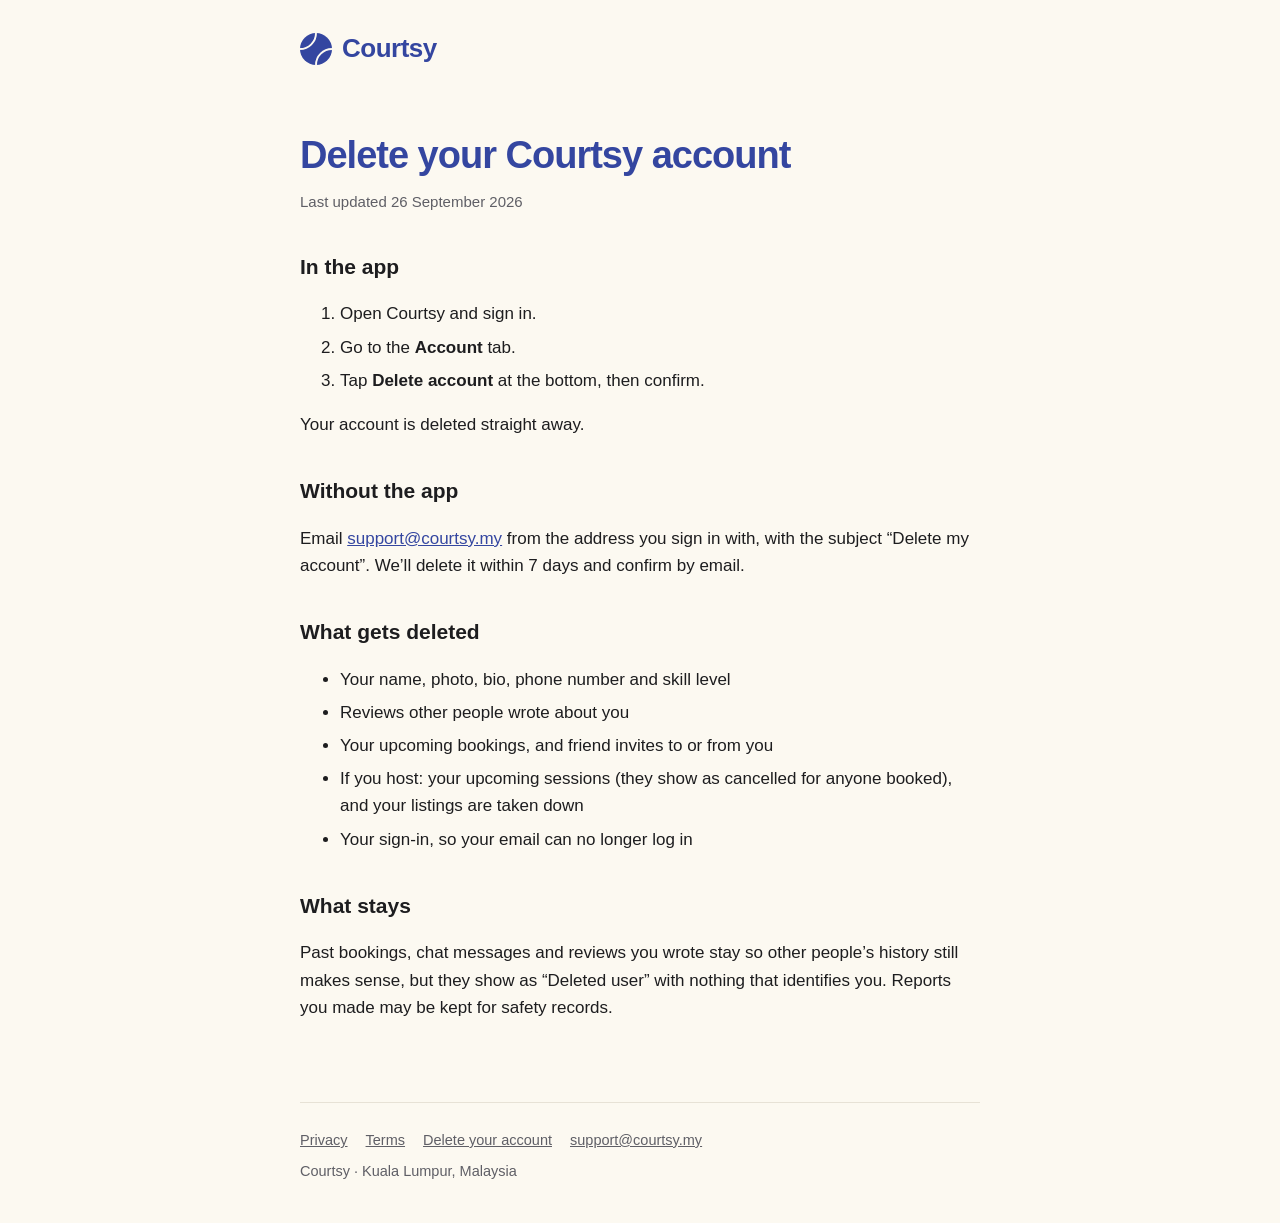
==== delete-account.html @ cd42886e "Brand icon and splash, navy accent, website with privacy, terms and deletion pages - App icon, Andro" ====
<!doctype html>
<html lang="en">
<head>
  <meta charset="utf-8">
  <meta name="viewport" content="width=device-width, initial-scale=1">
  <title>Delete Your Account · Courtsy</title>
  <link rel="icon" href="favicon.png">
  <link rel="stylesheet" href="style.css">
</head>
<body>
  <div class="wrap">
    <header><a class="brand" href="/"><img src="ball.svg" alt="">Courtsy</a></header>

    <main class="doc">
      <h1>Delete your Courtsy account</h1>
      <p class="updated">Last updated 26 September 2026</p>

      <h2>In the app</h2>
      <ol>
        <li>Open Courtsy and sign in.</li>
        <li>Go to the <strong>Account</strong> tab.</li>
        <li>Tap <strong>Delete account</strong> at the bottom, then confirm.</li>
      </ol>
      <p>Your account is deleted straight away.</p>

      <h2>Without the app</h2>
      <p>Email <a href="mailto:support@courtsy.my?subject=Delete%20my%20account">support@courtsy.my</a> from the address you sign in with, with the subject “Delete my account”. We’ll delete it within 7 days and confirm by email.</p>

      <h2>What gets deleted</h2>
      <ul>
        <li>Your name, photo, bio, phone number and skill level</li>
        <li>Reviews other people wrote about you</li>
        <li>Your upcoming bookings, and friend invites to or from you</li>
        <li>If you host: your upcoming sessions (they show as cancelled for anyone booked), and your listings are taken down</li>
        <li>Your sign-in, so your email can no longer log in</li>
      </ul>

      <h2>What stays</h2>
      <p>Past bookings, chat messages and reviews you wrote stay so other people’s history still makes sense, but they show as “Deleted user” with nothing that identifies you. Reports you made may be kept for safety records.</p>
    </main>

    <footer>
      <nav>
        <a href="privacy.html">Privacy</a>
        <a href="terms.html">Terms</a>
        <a href="delete-account.html">Delete your account</a>
        <a href="mailto:support@courtsy.my">support@courtsy.my</a>
      </nav>
      Courtsy · Kuala Lumpur, Malaysia
    </footer>
  </div>
</body>
</html>
---- style.css ----
:root {
  --navy: #3446a0;
  --cream: #fcf9f1;
  --ink: #1d1d1f;
  --muted: #5f5f66;
  --line: #e7e2d6;
}
* { box-sizing: border-box; }
html { -webkit-text-size-adjust: 100%; }
body {
  margin: 0;
  background: var(--cream);
  color: var(--ink);
  font: 17px/1.6 -apple-system, BlinkMacSystemFont, "Segoe UI", Roboto, Helvetica, Arial, sans-serif;
}
a { color: var(--navy); }
.wrap { max-width: 720px; margin: 0 auto; padding: 0 20px; }
header { padding: 28px 0; }
.brand { display: inline-flex; align-items: center; gap: 10px; text-decoration: none; color: var(--navy); font-weight: 800; font-size: 26px; letter-spacing: -0.5px; }
.brand img { width: 32px; height: 32px; }
.hero { padding: 72px 0 56px; }
.hero h1 { font-size: clamp(40px, 9vw, 68px); line-height: 1.02; letter-spacing: -2px; margin: 0 0 20px; color: var(--navy); }
.hero p { font-size: 20px; color: var(--muted); max-width: 540px; margin: 0; }
.cards { display: grid; grid-template-columns: repeat(auto-fit, minmax(200px, 1fr)); gap: 14px; padding-bottom: 64px; }
.card { background: #fff; border-radius: 20px; padding: 22px; }
.card h2 { font-size: 18px; margin: 0 0 6px; color: var(--navy); }
.card p { margin: 0; color: var(--muted); font-size: 15.5px; }
.doc { padding: 24px 0 64px; }
.doc h1 { font-size: 38px; letter-spacing: -1px; margin: 0 0 4px; color: var(--navy); }
.doc .updated { color: var(--muted); margin: 0 0 32px; font-size: 15px; }
.doc h2 { font-size: 21px; margin: 36px 0 8px; }
.doc li { margin: 6px 0; }
footer { border-top: 1px solid var(--line); padding: 26px 0 40px; color: var(--muted); font-size: 14.5px; }
footer nav { display: flex; flex-wrap: wrap; gap: 18px; margin-bottom: 8px; }
footer a { color: var(--muted); }
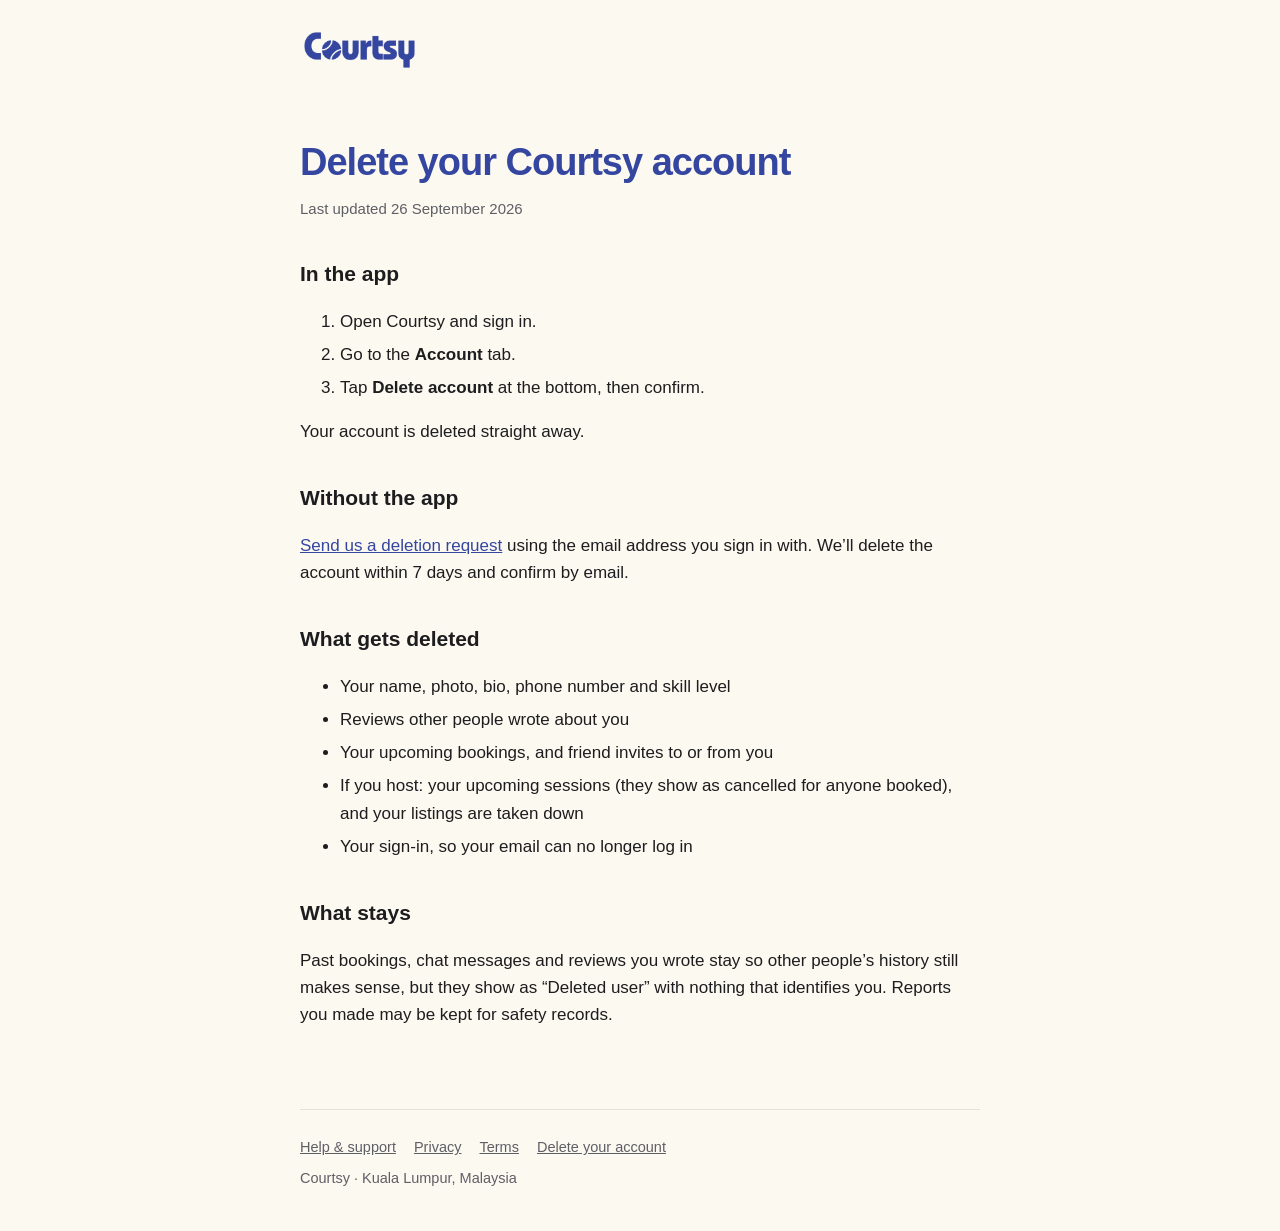
==== commit 4b92af88: "Guided support form in the app and on courtsy.my; real Courtsy logo - 009: support_requests + submit" ====
--- a/delete-account.html
+++ b/delete-account.html
@@ -5,11 +5,12 @@
   <meta name="viewport" content="width=device-width, initial-scale=1">
   <title>Delete Your Account · Courtsy</title>
   <link rel="icon" href="favicon.png">
+  <link rel="apple-touch-icon" href="apple-touch-icon.png">
   <link rel="stylesheet" href="style.css">
 </head>
 <body>
   <div class="wrap">
-    <header><a class="brand" href="/"><img src="ball.svg" alt="">Courtsy</a></header>
+    <header><a class="brand" href="/"><img src="wordmark.png" alt="Courtsy"></a></header>
 
     <main class="doc">
       <h1>Delete your Courtsy account</h1>
@@ -24,7 +25,7 @@
       <p>Your account is deleted straight away.</p>
 
       <h2>Without the app</h2>
-      <p>Email <a href="mailto:support@courtsy.my?subject=Delete%20my%20account">support@courtsy.my</a> from the address you sign in with, with the subject “Delete my account”. We’ll delete it within 7 days and confirm by email.</p>
+      <p><a href="support.html?topic=account&amp;message=Please%20delete%20my%20Courtsy%20account.">Send us a deletion request</a> using the email address you sign in with. We’ll delete the account within 7 days and confirm by email.</p>
 
       <h2>What gets deleted</h2>
       <ul>
@@ -41,10 +42,10 @@
 
     <footer>
       <nav>
+        <a href="support.html">Help &amp; support</a>
         <a href="privacy.html">Privacy</a>
         <a href="terms.html">Terms</a>
         <a href="delete-account.html">Delete your account</a>
-        <a href="mailto:support@courtsy.my">support@courtsy.my</a>
       </nav>
       Courtsy · Kuala Lumpur, Malaysia
     </footer>
--- a/style.css
+++ b/style.css
@@ -16,8 +16,8 @@
 a { color: var(--navy); }
 .wrap { max-width: 720px; margin: 0 auto; padding: 0 20px; }
 header { padding: 28px 0; }
-.brand { display: inline-flex; align-items: center; gap: 10px; text-decoration: none; color: var(--navy); font-weight: 800; font-size: 26px; letter-spacing: -0.5px; }
-.brand img { width: 32px; height: 32px; }
+.brand { display: inline-block; line-height: 0; }
+.brand img { height: 44px; width: auto; }
 .hero { padding: 72px 0 56px; }
 .hero h1 { font-size: clamp(40px, 9vw, 68px); line-height: 1.02; letter-spacing: -2px; margin: 0 0 20px; color: var(--navy); }
 .hero p { font-size: 20px; color: var(--muted); max-width: 540px; margin: 0; }
@@ -33,3 +33,33 @@
 footer { border-top: 1px solid var(--line); padding: 26px 0 40px; color: var(--muted); font-size: 14.5px; }
 footer nav { display: flex; flex-wrap: wrap; gap: 18px; margin-bottom: 8px; }
 footer a { color: var(--muted); }
+
+/* Support form */
+.support fieldset { border: 0; padding: 0; margin: 0 0 24px; }
+.support legend, .support label { display: block; font-weight: 600; font-size: 15px; margin-bottom: 8px; }
+.topics { display: grid; gap: 8px; }
+.topic { display: flex !important; align-items: center; gap: 14px; background: #fff; border: 2px solid transparent; border-radius: 16px; padding: 14px 16px; cursor: pointer; margin: 0 !important; }
+.topic:has(input:checked) { border-color: var(--navy); }
+.topic input { accent-color: var(--navy); width: 18px; height: 18px; flex: none; margin: 0; }
+.topic strong { display: block; font-size: 16px; }
+.topic small { display: block; color: var(--muted); font-weight: 400; font-size: 14px; }
+.prompts { color: var(--muted); font-size: 15px; margin: -2px 0 8px; }
+.prompts p { margin: 0; }
+.prompts ul { margin: 2px 0 0; padding-left: 20px; }
+.support textarea, .support input[type="email"], .support input[type="text"] {
+  width: 100%; font: inherit; color: var(--ink); background: #fff; border: 1px solid var(--line); border-radius: 12px; padding: 12px 14px;
+}
+.support textarea { resize: vertical; min-height: 150px; }
+.support textarea:focus, .support input:focus { outline: 2px solid var(--navy); outline-offset: 1px; border-color: transparent; }
+.support small { display: block; color: var(--muted); font-size: 13.5px; margin-top: 6px; font-weight: 400; }
+.pair { display: grid; grid-template-columns: repeat(auto-fit, minmax(240px, 1fr)); gap: 16px; margin-top: 20px; }
+.optional { color: var(--muted); font-weight: 400; }
+.hp { position: absolute; left: -10000px; width: 1px; height: 1px; overflow: hidden; }
+.notice { background: #fdecee; color: #b00012; border-radius: 12px; padding: 12px 14px; margin: 0 0 18px; }
+.error { color: #b00012; margin: 16px 0 0; }
+.support button { margin-top: 20px; width: 100%; font: inherit; font-weight: 600; font-size: 17px; color: #fff; background: var(--navy); border: 0; border-radius: 999px; padding: 14px 20px; cursor: pointer; }
+.support button:disabled { opacity: 0.6; cursor: default; }
+.fine { color: var(--muted); font-size: 14px; text-align: center; }
+.sent { text-align: center; padding: 40px 0; }
+.sent .tick { width: 64px; height: 64px; line-height: 64px; margin: 0 auto 16px; border-radius: 50%; background: #eaf6ec; color: #248a3d; font-size: 30px; }
+.sent h2 { color: var(--navy); font-size: 28px; margin: 0 0 8px; }
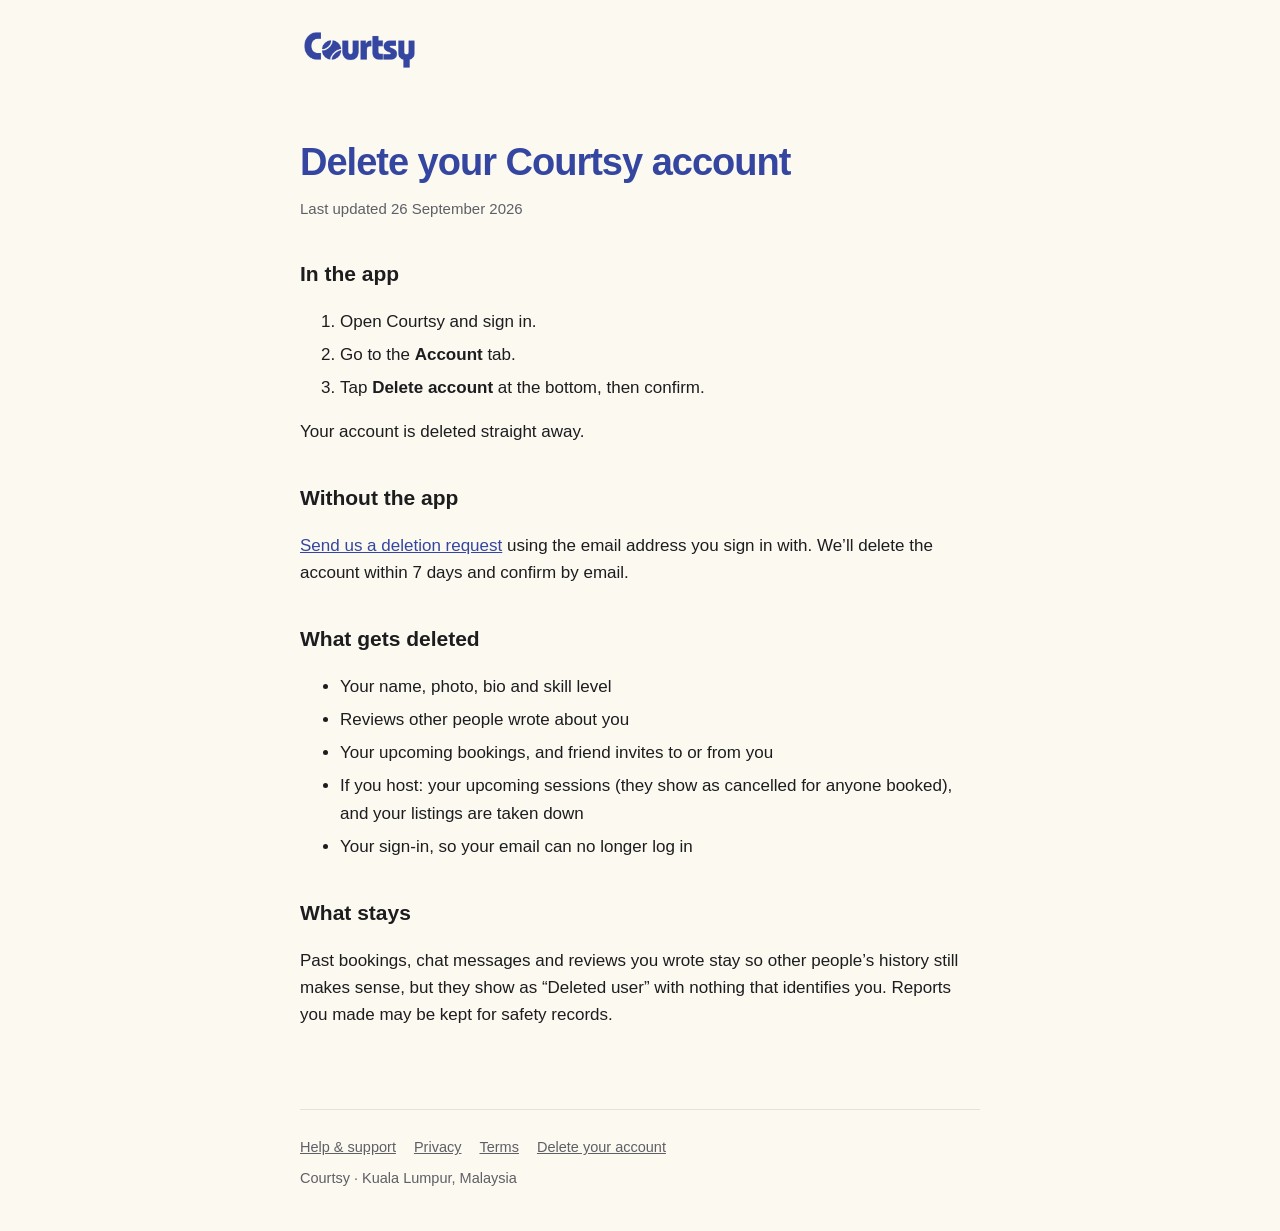
==== commit 2a78f18a: "UI polish, distance filter, reviews for everyone who played, no phone numbers - More space above eve" ====
--- a/delete-account.html
+++ b/delete-account.html
@@ -29,7 +29,7 @@
 
       <h2>What gets deleted</h2>
       <ul>
-        <li>Your name, photo, bio, phone number and skill level</li>
+        <li>Your name, photo, bio and skill level</li>
         <li>Reviews other people wrote about you</li>
         <li>Your upcoming bookings, and friend invites to or from you</li>
         <li>If you host: your upcoming sessions (they show as cancelled for anyone booked), and your listings are taken down</li>
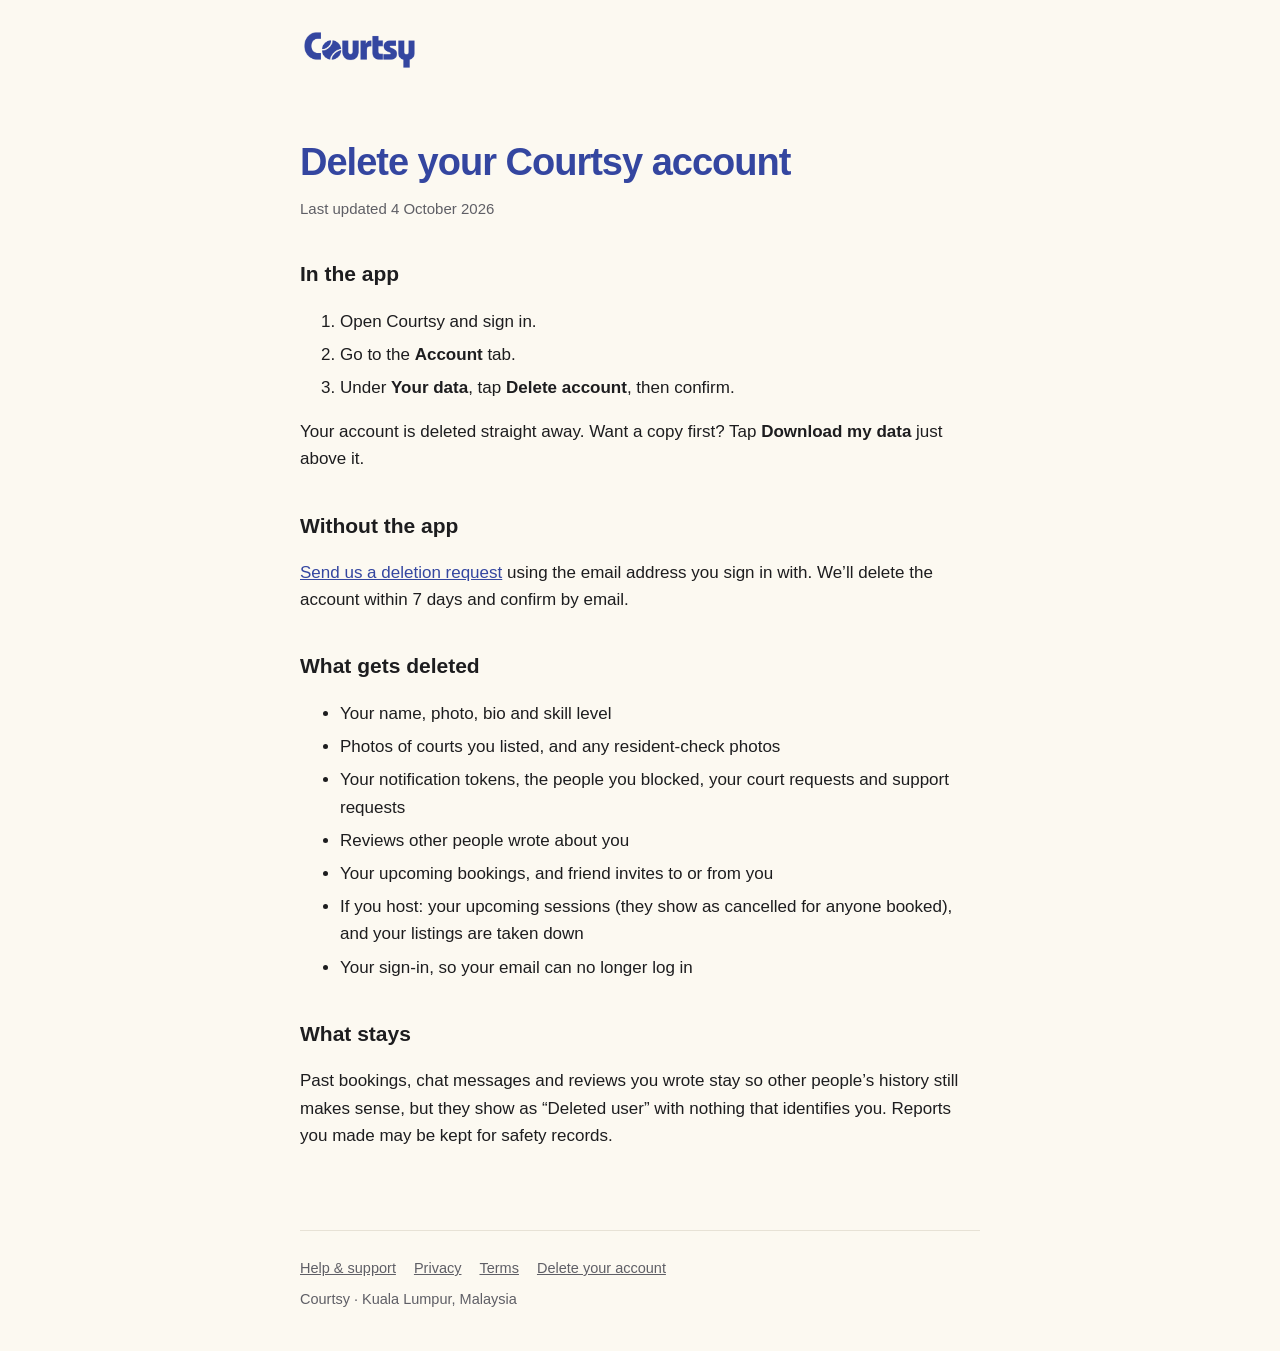
==== commit 330acc63: "Privacy: cookies and storage, services, data export. Terms: refunds, cancellations, no hidden fees, " ====
--- a/delete-account.html
+++ b/delete-account.html
@@ -14,15 +14,15 @@
 
     <main class="doc">
       <h1>Delete your Courtsy account</h1>
-      <p class="updated">Last updated 26 September 2026</p>
+      <p class="updated">Last updated 4 October 2026</p>
 
       <h2>In the app</h2>
       <ol>
         <li>Open Courtsy and sign in.</li>
         <li>Go to the <strong>Account</strong> tab.</li>
-        <li>Tap <strong>Delete account</strong> at the bottom, then confirm.</li>
+        <li>Under <strong>Your data</strong>, tap <strong>Delete account</strong>, then confirm.</li>
       </ol>
-      <p>Your account is deleted straight away.</p>
+      <p>Your account is deleted straight away. Want a copy first? Tap <strong>Download my data</strong> just above it.</p>
 
       <h2>Without the app</h2>
       <p><a href="support.html?topic=account&amp;message=Please%20delete%20my%20Courtsy%20account.">Send us a deletion request</a> using the email address you sign in with. We’ll delete the account within 7 days and confirm by email.</p>
@@ -30,6 +30,8 @@
       <h2>What gets deleted</h2>
       <ul>
         <li>Your name, photo, bio and skill level</li>
+        <li>Photos of courts you listed, and any resident-check photos</li>
+        <li>Your notification tokens, the people you blocked, your court requests and support requests</li>
         <li>Reviews other people wrote about you</li>
         <li>Your upcoming bookings, and friend invites to or from you</li>
         <li>If you host: your upcoming sessions (they show as cancelled for anyone booked), and your listings are taken down</li>
--- a/style.css
+++ b/style.css
@@ -19,11 +19,12 @@
 .brand { display: inline-block; line-height: 0; }
 .brand img { height: 44px; width: auto; }
 .hero { padding: 72px 0 56px; }
-.hero h1 { font-size: clamp(40px, 9vw, 68px); line-height: 1.02; letter-spacing: -2px; margin: 0 0 20px; color: var(--navy); }
-.hero p { font-size: 20px; color: var(--muted); max-width: 540px; margin: 0; }
+/* One line at every width: the size scales with the screen. */
+.hero h1 { font-size: min(40px, 4.4vw); white-space: nowrap; line-height: 1.1; letter-spacing: -0.03em; margin: 0 0 16px; color: var(--navy); }
+.hero p { font-size: clamp(15px, 3.4vw, 20px); color: var(--muted); max-width: 680px; margin: 0; }
 .cards { display: grid; grid-template-columns: repeat(auto-fit, minmax(200px, 1fr)); gap: 14px; padding-bottom: 64px; }
 .card { background: #fff; border-radius: 20px; padding: 22px; }
-.card h2 { font-size: 18px; margin: 0 0 6px; color: var(--navy); }
+.card h2 { font-size: 16px; margin: 0 0 6px; color: var(--navy); }
 .card p { margin: 0; color: var(--muted); font-size: 15.5px; }
 .doc { padding: 24px 0 64px; }
 .doc h1 { font-size: 38px; letter-spacing: -1px; margin: 0 0 4px; color: var(--navy); }
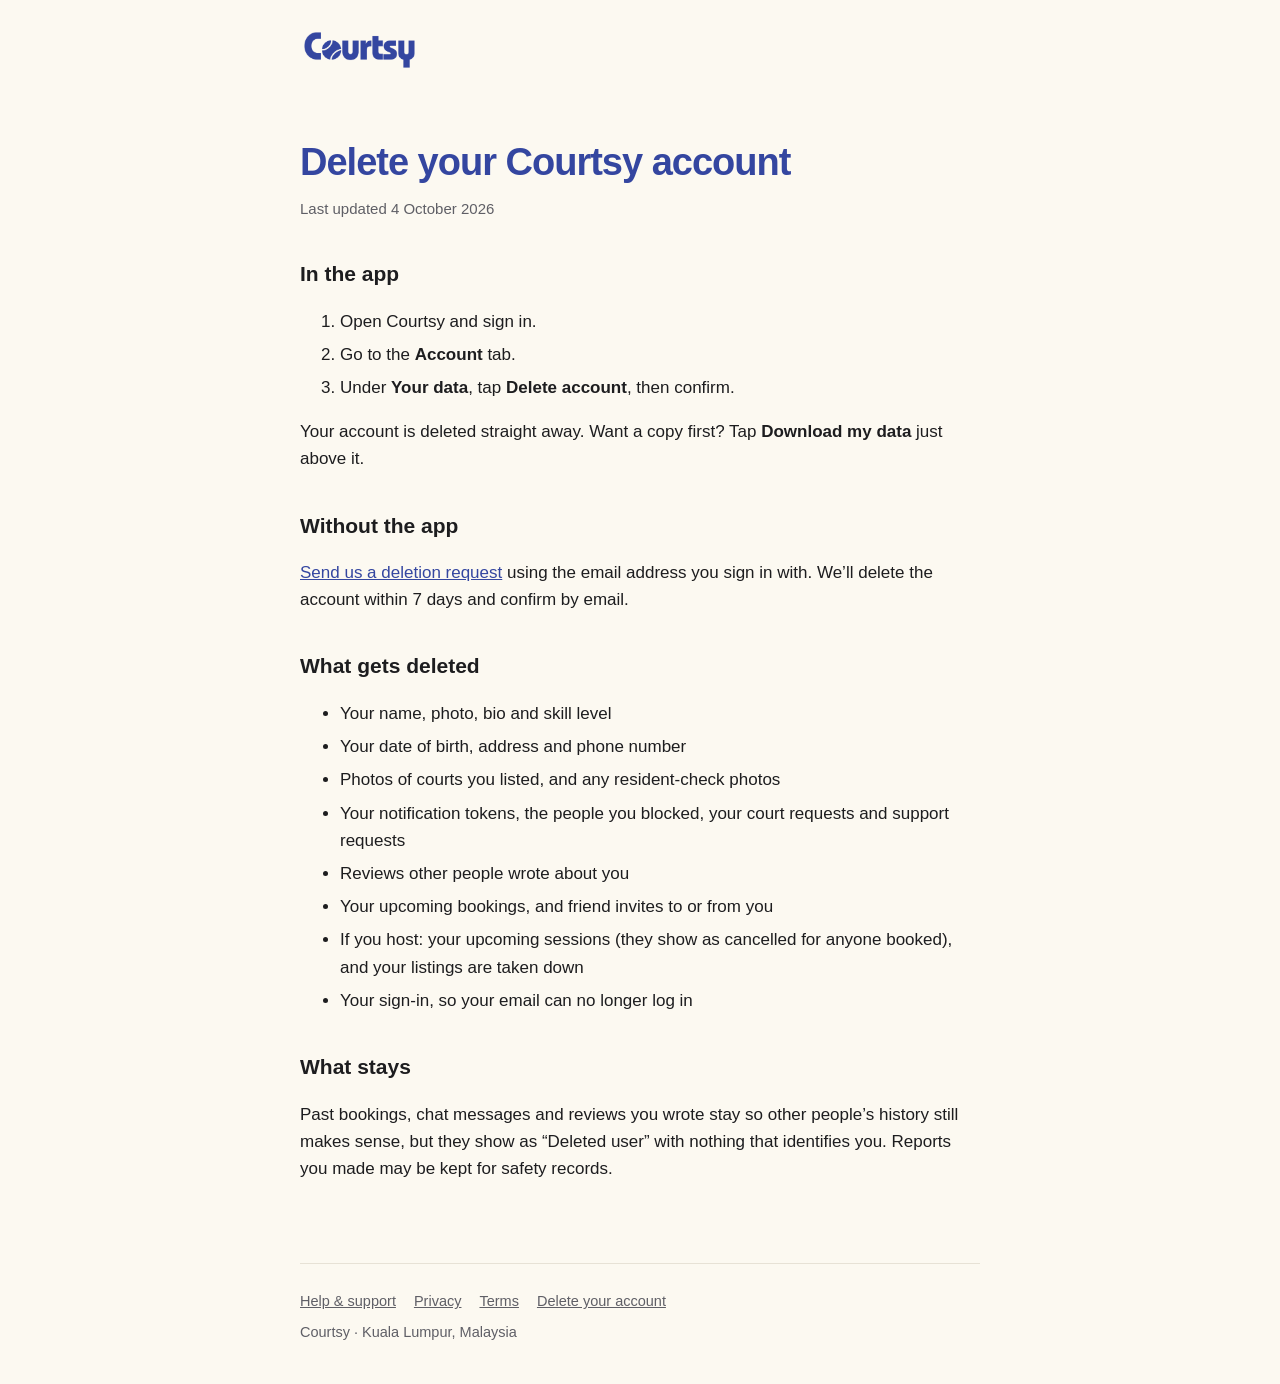
==== commit 10f2e081: "Privacy: date of birth, optional address and phone; deletion page" ====
--- a/delete-account.html
+++ b/delete-account.html
@@ -30,6 +30,7 @@
       <h2>What gets deleted</h2>
       <ul>
         <li>Your name, photo, bio and skill level</li>
+        <li>Your date of birth, address and phone number</li>
         <li>Photos of courts you listed, and any resident-check photos</li>
         <li>Your notification tokens, the people you blocked, your court requests and support requests</li>
         <li>Reviews other people wrote about you</li>
